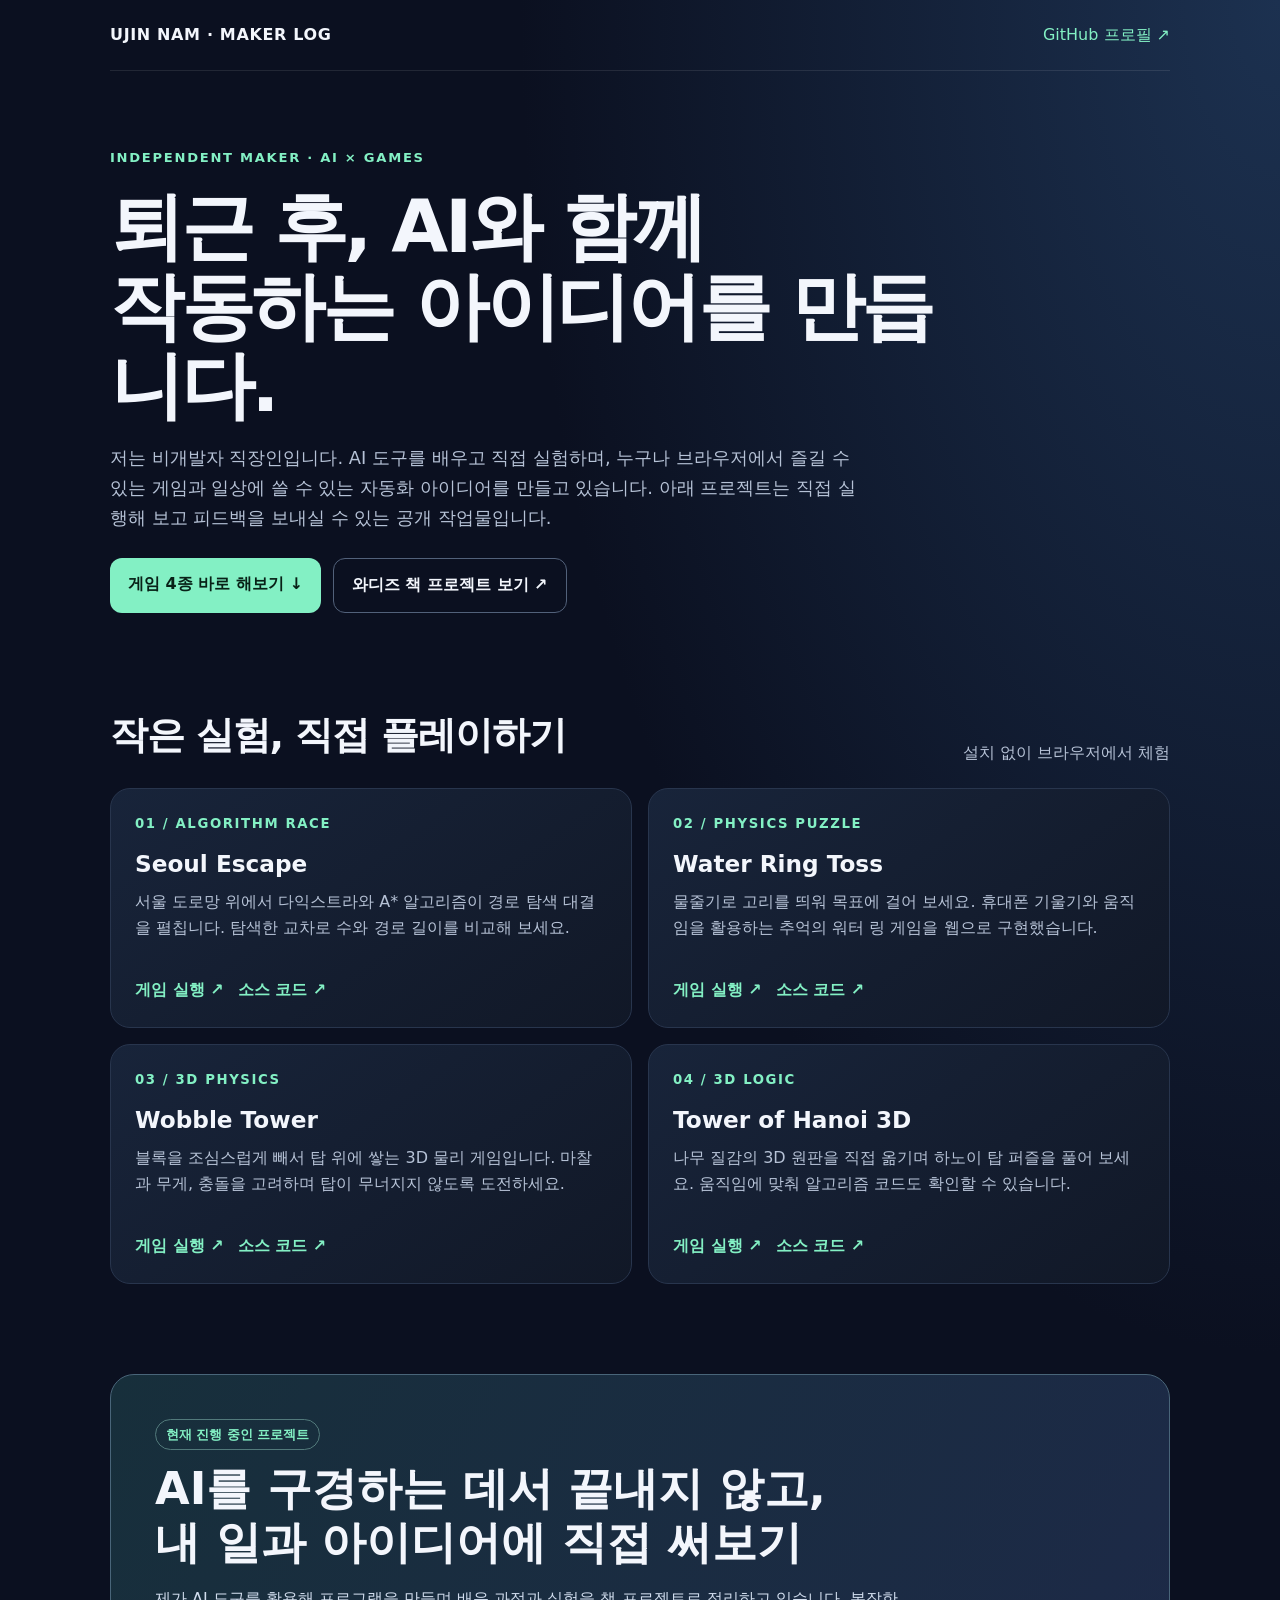
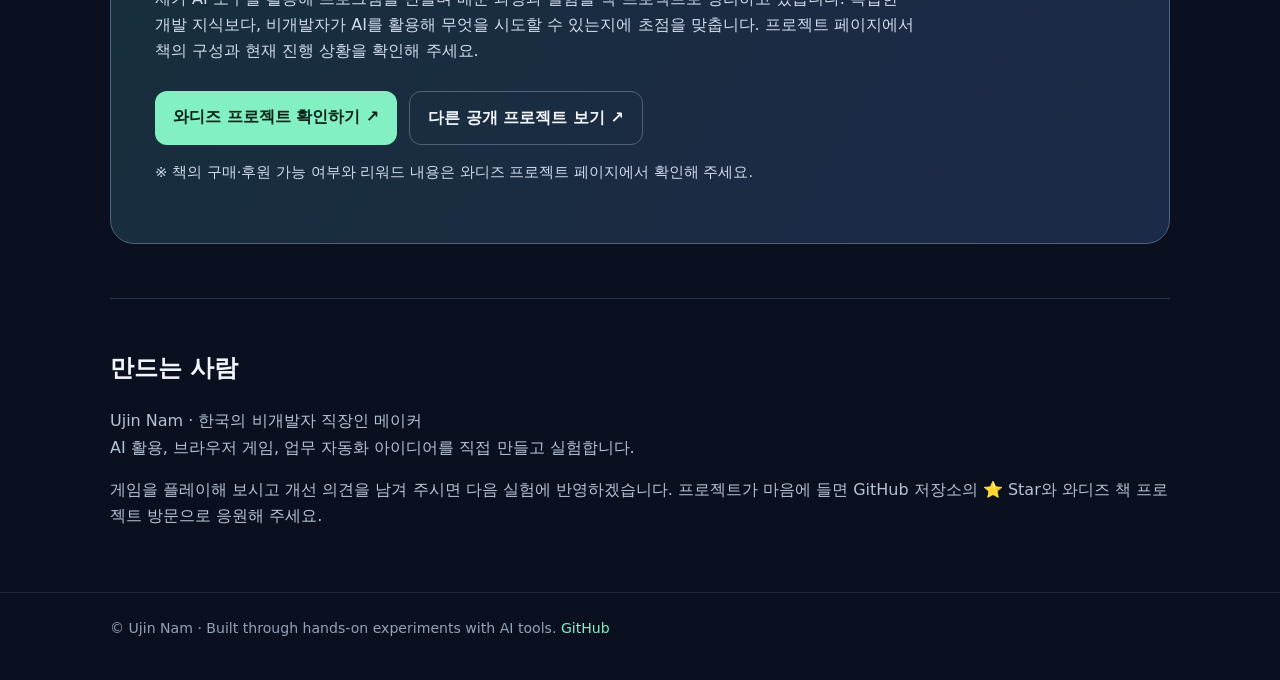
==== portfolio.html @ 048732de "Add maker portfolio page linking four games and Wadiz book" ====
<!doctype html>
<html lang="ko">
<head>
<meta charset="utf-8">
<meta name="viewport" content="width=device-width, initial-scale=1">
<meta name="description" content="비개발자 직장인 남욱종의 브라우저 게임 4종과 AI 자동화 전자책 프로젝트를 소개합니다.">
<meta name="theme-color" content="#101827">
<title>Ujin Nam | AI & Browser Game Lab</title>
<style>
:root{color-scheme:dark;--bg:#0b1020;--panel:#141d31;--line:#28354d;--text:#f3f6fc;--muted:#b6c2d6;--mint:#83f0c4;--blue:#8db8ff}
*{box-sizing:border-box}body{margin:0;background:radial-gradient(ellipse at top right,#1c3150 0,transparent 42%),var(--bg);color:var(--text);font-family:system-ui,-apple-system,BlinkMacSystemFont,"Segoe UI",sans-serif;line-height:1.65}
.wrap{width:min(1060px,92%);margin:auto}.nav{padding:22px 0;display:flex;justify-content:space-between;gap:14px;align-items:center;border-bottom:1px solid #ffffff18}.brand{font-weight:800;letter-spacing:.04em}.nav a,.textlink{color:var(--mint);text-decoration:none}
.hero{padding:76px 0 54px}.eyebrow{color:var(--mint);font-weight:700;font-size:.82rem;letter-spacing:.13em;text-transform:uppercase}.hero h1{font-size:clamp(2.4rem,6vw,4.6rem);line-height:1.08;letter-spacing:-.045em;max-width:850px;margin:18px 0}.hero p{font-size:1.12rem;color:var(--muted);max-width:760px}.actions{display:flex;gap:12px;flex-wrap:wrap;margin-top:26px}.btn{display:inline-block;padding:13px 18px;border-radius:12px;text-decoration:none;font-weight:800;background:var(--mint);color:#082117}.btn.secondary{background:transparent;color:var(--text);border:1px solid #52617a}
section{padding:36px 0 54px}.section-head{display:flex;justify-content:space-between;align-items:end;gap:16px;flex-wrap:wrap;margin-bottom:22px}.section-head h2{font-size:clamp(1.7rem,4vw,2.4rem);margin:0;letter-spacing:-.03em}.section-head p{color:var(--muted);margin:0}.grid{display:grid;grid-template-columns:repeat(2,minmax(0,1fr));gap:16px}.card{border:1px solid var(--line);border-radius:20px;padding:24px;background:linear-gradient(145deg,#18243a,#111827);display:flex;flex-direction:column;min-height:240px}.num{color:var(--mint);font-weight:800;font-size:.83rem;letter-spacing:.12em}.card h3{font-size:1.45rem;margin:10px 0 6px}.card p{color:var(--muted);margin:0 0 18px}.card .links{margin-top:auto;display:flex;gap:14px;flex-wrap:wrap}.card a{color:var(--mint);font-weight:750;text-decoration:none}.book{border-radius:24px;padding:clamp(24px,5vw,44px);background:linear-gradient(120deg,#172f3b,#1d2948);border:1px solid #496579}.book h2{font-size:clamp(1.8rem,4vw,2.8rem);line-height:1.2;margin:12px 0}.book p{color:#d0dced;max-width:760px}.pill{display:inline-block;border:1px solid #527a7b;border-radius:999px;padding:4px 10px;color:var(--mint);font-size:.8rem;font-weight:750}.note{color:var(--muted);font-size:.92rem}.about{border-top:1px solid var(--line);padding:30px 0 46px;color:var(--muted)}footer{border-top:1px solid #ffffff18;padding:24px 0 40px;color:#93a2b8;font-size:.88rem}
@media(max-width:680px){.grid{grid-template-columns:1fr}.hero{padding-top:52px}.nav{align-items:flex-start;flex-direction:column}.card{min-height:unset}}
</style>
</head>
<body>
<header class="wrap nav"><div class="brand">UJIN NAM · MAKER LOG</div><a href="https://github.com/skadnrwhd-web">GitHub 프로필 ↗</a></header>
<main class="wrap">
<section class="hero">
<div class="eyebrow">Independent maker · AI × Games</div>
<h1>퇴근 후, AI와 함께<br>작동하는 아이디어를 만듭니다.</h1>
<p>저는 비개발자 직장인입니다. AI 도구를 배우고 직접 실험하며, 누구나 브라우저에서 즐길 수 있는 게임과 일상에 쓸 수 있는 자동화 아이디어를 만들고 있습니다. 아래 프로젝트는 직접 실행해 보고 피드백을 보내실 수 있는 공개 작업물입니다.</p>
<div class="actions"><a class="btn" href="#games">게임 4종 바로 해보기 ↓</a><a class="btn secondary" href="https://app.wadiz.io/links/q0mskyqu-I" target="_blank" rel="noopener">와디즈 책 프로젝트 보기 ↗</a></div>
</section>
<section id="games">
<div class="section-head"><h2>작은 실험, 직접 플레이하기</h2><p>설치 없이 브라우저에서 체험</p></div>
<div class="grid">
<article class="card"><div class="num">01 / ALGORITHM RACE</div><h3>Seoul Escape</h3><p>서울 도로망 위에서 다익스트라와 A* 알고리즘이 경로 탐색 대결을 펼칩니다. 탐색한 교차로 수와 경로 길이를 비교해 보세요.</p><div class="links"><a href="https://skadnrwhd-web.github.io/seoul-escape/" target="_blank" rel="noopener">게임 실행 ↗</a><a href="https://github.com/skadnrwhd-web/seoul-escape" target="_blank" rel="noopener">소스 코드 ↗</a></div></article>
<article class="card"><div class="num">02 / PHYSICS PUZZLE</div><h3>Water Ring Toss</h3><p>물줄기로 고리를 띄워 목표에 걸어 보세요. 휴대폰 기울기와 움직임을 활용하는 추억의 워터 링 게임을 웹으로 구현했습니다.</p><div class="links"><a href="https://skadnrwhd-web.github.io/water-ring-game/" target="_blank" rel="noopener">게임 실행 ↗</a><a href="https://github.com/skadnrwhd-web/water-ring-game" target="_blank" rel="noopener">소스 코드 ↗</a></div></article>
<article class="card"><div class="num">03 / 3D PHYSICS</div><h3>Wobble Tower</h3><p>블록을 조심스럽게 빼서 탑 위에 쌓는 3D 물리 게임입니다. 마찰과 무게, 충돌을 고려하며 탑이 무너지지 않도록 도전하세요.</p><div class="links"><a href="https://skadnrwhd-web.github.io/-wobble-tower/" target="_blank" rel="noopener">게임 실행 ↗</a><a href="https://github.com/skadnrwhd-web/-wobble-tower" target="_blank" rel="noopener">소스 코드 ↗</a></div></article>
<article class="card"><div class="num">04 / 3D LOGIC</div><h3>Tower of Hanoi 3D</h3><p>나무 질감의 3D 원판을 직접 옮기며 하노이 탑 퍼즐을 풀어 보세요. 움직임에 맞춰 알고리즘 코드도 확인할 수 있습니다.</p><div class="links"><a href="https://skadnrwhd-web.github.io/tower-of-hanoi-3d/" target="_blank" rel="noopener">게임 실행 ↗</a><a href="https://github.com/skadnrwhd-web/tower-of-hanoi-3d" target="_blank" rel="noopener">소스 코드 ↗</a></div></article>
</div>
</section>
<section id="book">
<div class="book"><span class="pill">현재 진행 중인 프로젝트</span><h2>AI를 구경하는 데서 끝내지 않고,<br>내 일과 아이디어에 직접 써보기</h2><p>제가 AI 도구를 활용해 프로그램을 만들며 배운 과정과 실험을 책 프로젝트로 정리하고 있습니다. 복잡한 개발 지식보다, 비개발자가 AI를 활용해 무엇을 시도할 수 있는지에 초점을 맞춥니다. 프로젝트 페이지에서 책의 구성과 현재 진행 상황을 확인해 주세요.</p><div class="actions"><a class="btn" href="https://app.wadiz.io/links/q0mskyqu-I" target="_blank" rel="noopener">와디즈 프로젝트 확인하기 ↗</a><a class="btn secondary" href="https://github.com/skadnrwhd-web" target="_blank" rel="noopener">다른 공개 프로젝트 보기 ↗</a></div><p class="note">※ 책의 구매·후원 가능 여부와 리워드 내용은 와디즈 프로젝트 페이지에서 확인해 주세요.</p></div>
</section>
<section class="about"><h2 style="color:var(--text)">만드는 사람</h2><p>Ujin Nam · 한국의 비개발자 직장인 메이커<br>AI 활용, 브라우저 게임, 업무 자동화 아이디어를 직접 만들고 실험합니다.</p><p>게임을 플레이해 보시고 개선 의견을 남겨 주시면 다음 실험에 반영하겠습니다. 프로젝트가 마음에 들면 GitHub 저장소의 ⭐ Star와 와디즈 책 프로젝트 방문으로 응원해 주세요.</p></section>
</main>
<footer><div class="wrap">© Ujin Nam · Built through hands-on experiments with AI tools. <a class="textlink" href="https://github.com/skadnrwhd-web">GitHub</a></div></footer>
</body></html>
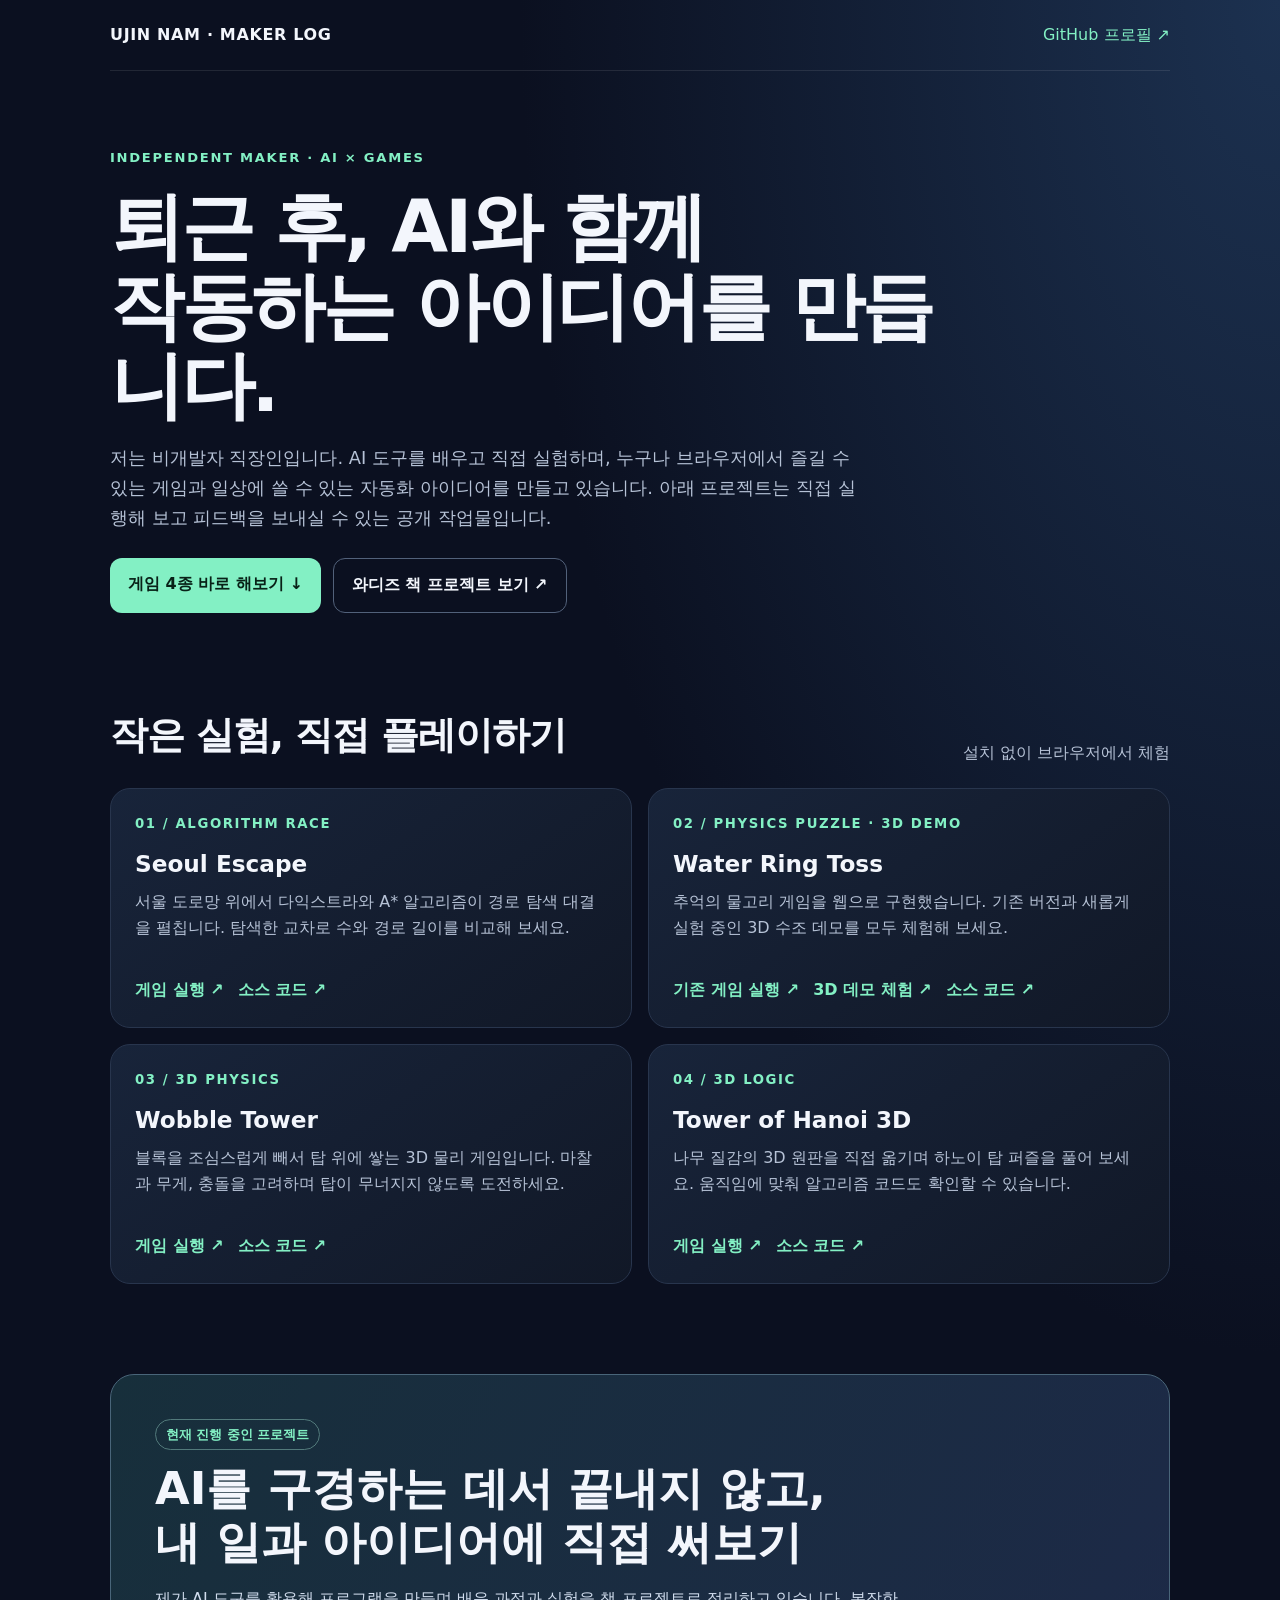
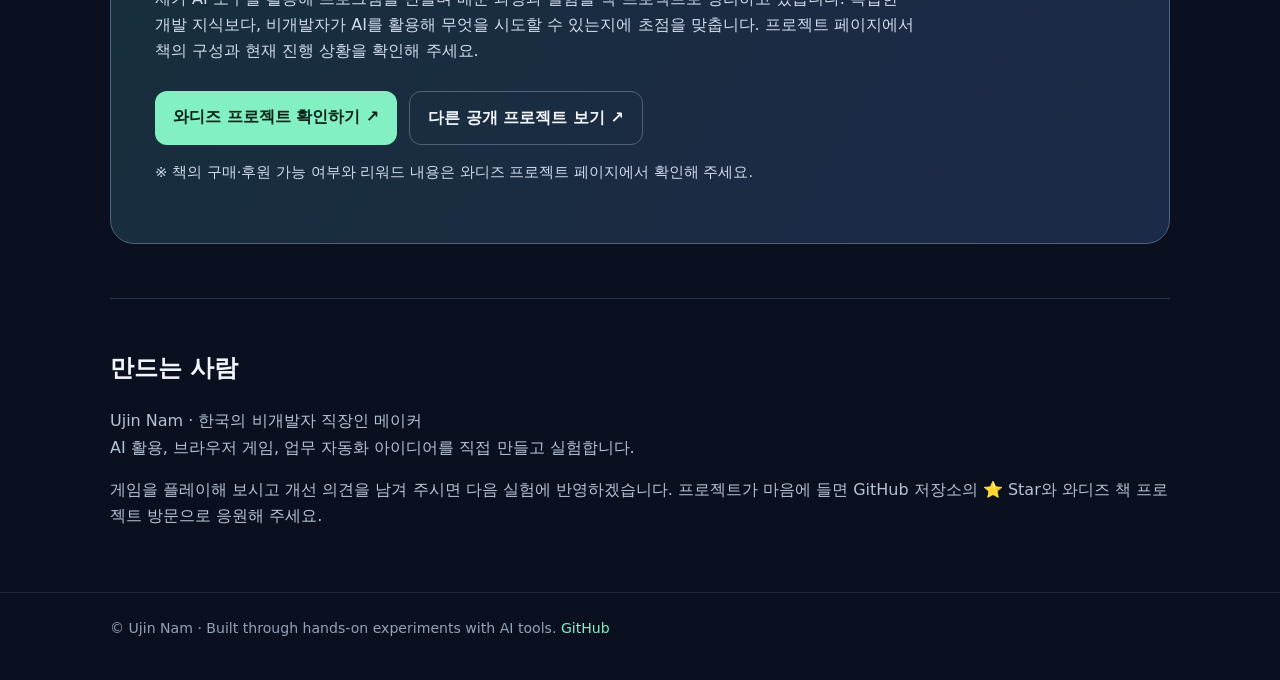
==== commit 0148bf72: "Add Water Ring Toss 3D demo to portfolio" ====
--- a/portfolio.html
+++ b/portfolio.html
@@ -28,7 +28,7 @@
 <div class="section-head"><h2>작은 실험, 직접 플레이하기</h2><p>설치 없이 브라우저에서 체험</p></div>
 <div class="grid">
 <article class="card"><div class="num">01 / ALGORITHM RACE</div><h3>Seoul Escape</h3><p>서울 도로망 위에서 다익스트라와 A* 알고리즘이 경로 탐색 대결을 펼칩니다. 탐색한 교차로 수와 경로 길이를 비교해 보세요.</p><div class="links"><a href="https://skadnrwhd-web.github.io/seoul-escape/" target="_blank" rel="noopener">게임 실행 ↗</a><a href="https://github.com/skadnrwhd-web/seoul-escape" target="_blank" rel="noopener">소스 코드 ↗</a></div></article>
-<article class="card"><div class="num">02 / PHYSICS PUZZLE</div><h3>Water Ring Toss</h3><p>물줄기로 고리를 띄워 목표에 걸어 보세요. 휴대폰 기울기와 움직임을 활용하는 추억의 워터 링 게임을 웹으로 구현했습니다.</p><div class="links"><a href="https://skadnrwhd-web.github.io/water-ring-game/" target="_blank" rel="noopener">게임 실행 ↗</a><a href="https://github.com/skadnrwhd-web/water-ring-game" target="_blank" rel="noopener">소스 코드 ↗</a></div></article>
+<article class="card"><div class="num">02 / PHYSICS PUZZLE · 3D DEMO</div><h3>Water Ring Toss</h3><p>추억의 물고리 게임을 웹으로 구현했습니다. 기존 버전과 새롭게 실험 중인 3D 수조 데모를 모두 체험해 보세요.</p><div class="links"><a href="https://skadnrwhd-web.github.io/water-ring-game/" target="_blank" rel="noopener">기존 게임 실행 ↗</a><a href="https://skadnrwhd-web.github.io/water-ring-game/demo-3d.html" target="_blank" rel="noopener">3D 데모 체험 ↗</a><a href="https://github.com/skadnrwhd-web/water-ring-game" target="_blank" rel="noopener">소스 코드 ↗</a></div></article>
 <article class="card"><div class="num">03 / 3D PHYSICS</div><h3>Wobble Tower</h3><p>블록을 조심스럽게 빼서 탑 위에 쌓는 3D 물리 게임입니다. 마찰과 무게, 충돌을 고려하며 탑이 무너지지 않도록 도전하세요.</p><div class="links"><a href="https://skadnrwhd-web.github.io/-wobble-tower/" target="_blank" rel="noopener">게임 실행 ↗</a><a href="https://github.com/skadnrwhd-web/-wobble-tower" target="_blank" rel="noopener">소스 코드 ↗</a></div></article>
 <article class="card"><div class="num">04 / 3D LOGIC</div><h3>Tower of Hanoi 3D</h3><p>나무 질감의 3D 원판을 직접 옮기며 하노이 탑 퍼즐을 풀어 보세요. 움직임에 맞춰 알고리즘 코드도 확인할 수 있습니다.</p><div class="links"><a href="https://skadnrwhd-web.github.io/tower-of-hanoi-3d/" target="_blank" rel="noopener">게임 실행 ↗</a><a href="https://github.com/skadnrwhd-web/tower-of-hanoi-3d" target="_blank" rel="noopener">소스 코드 ↗</a></div></article>
 </div>
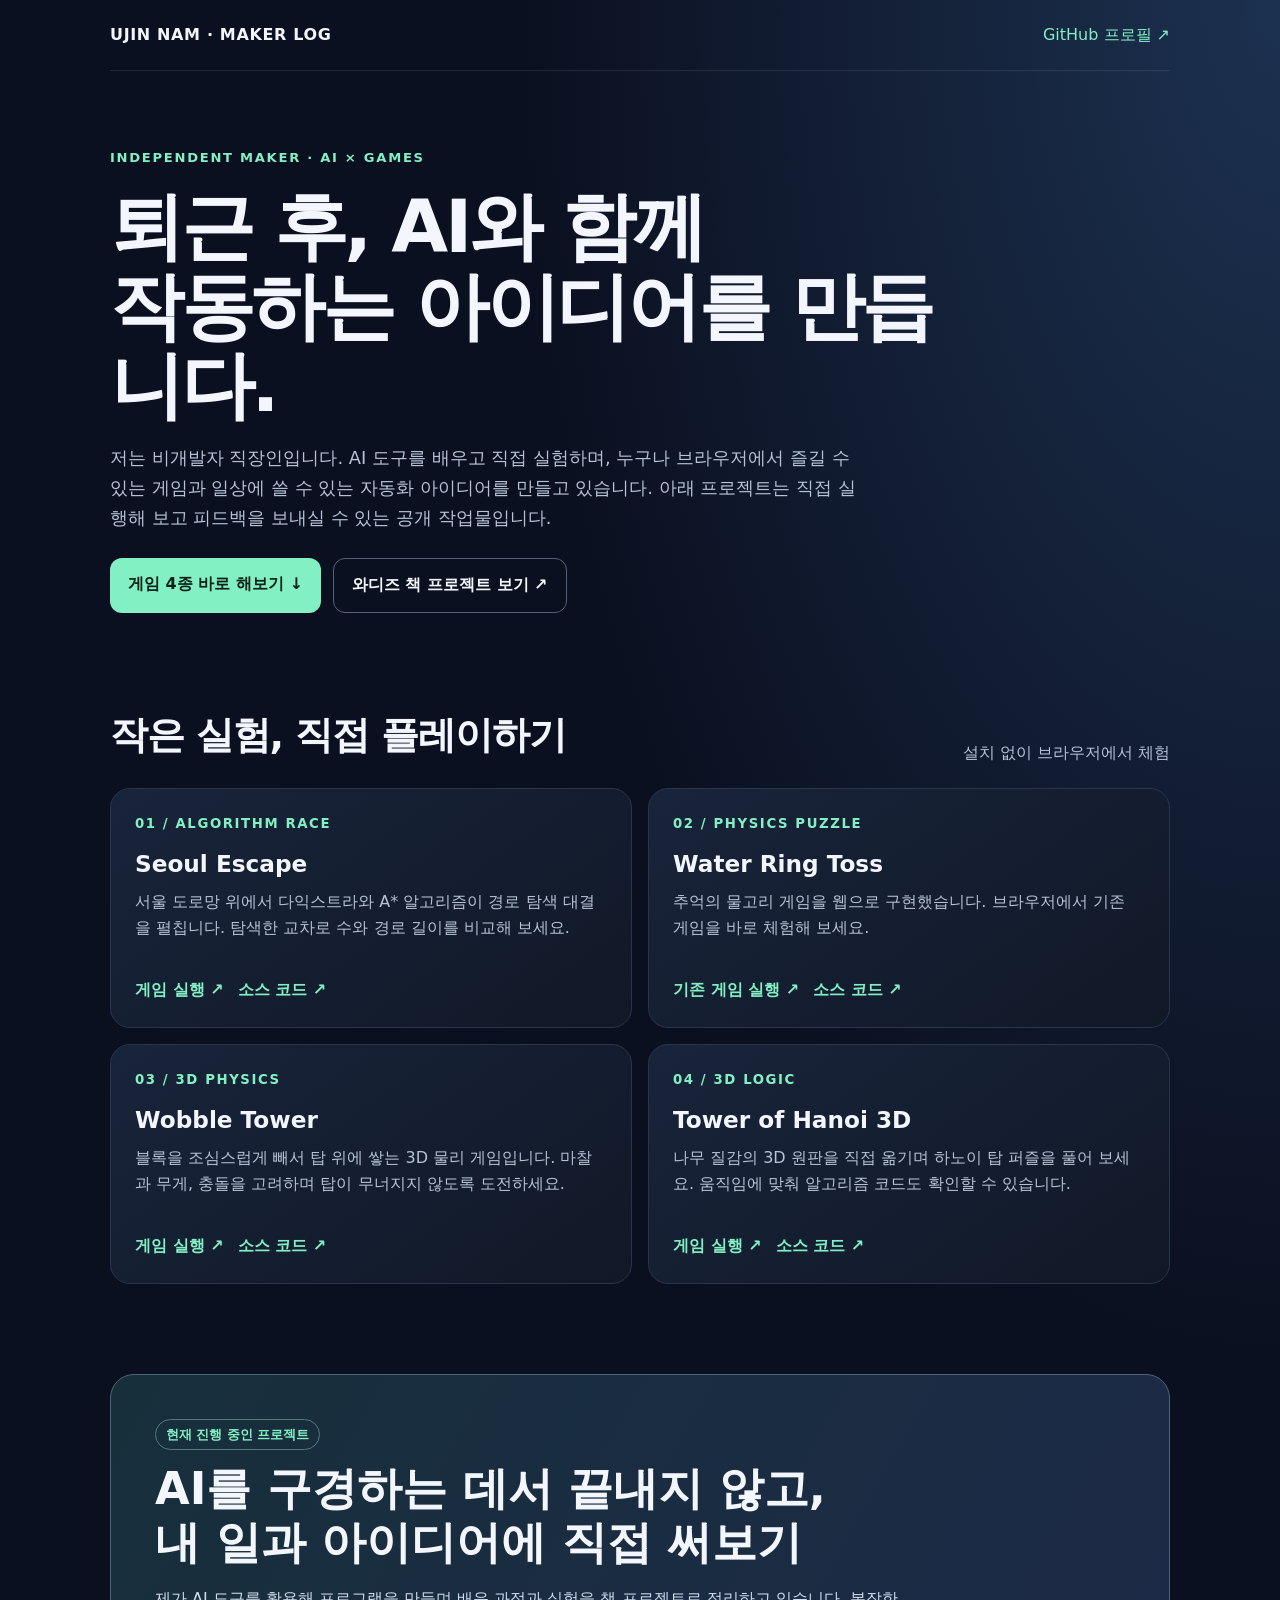
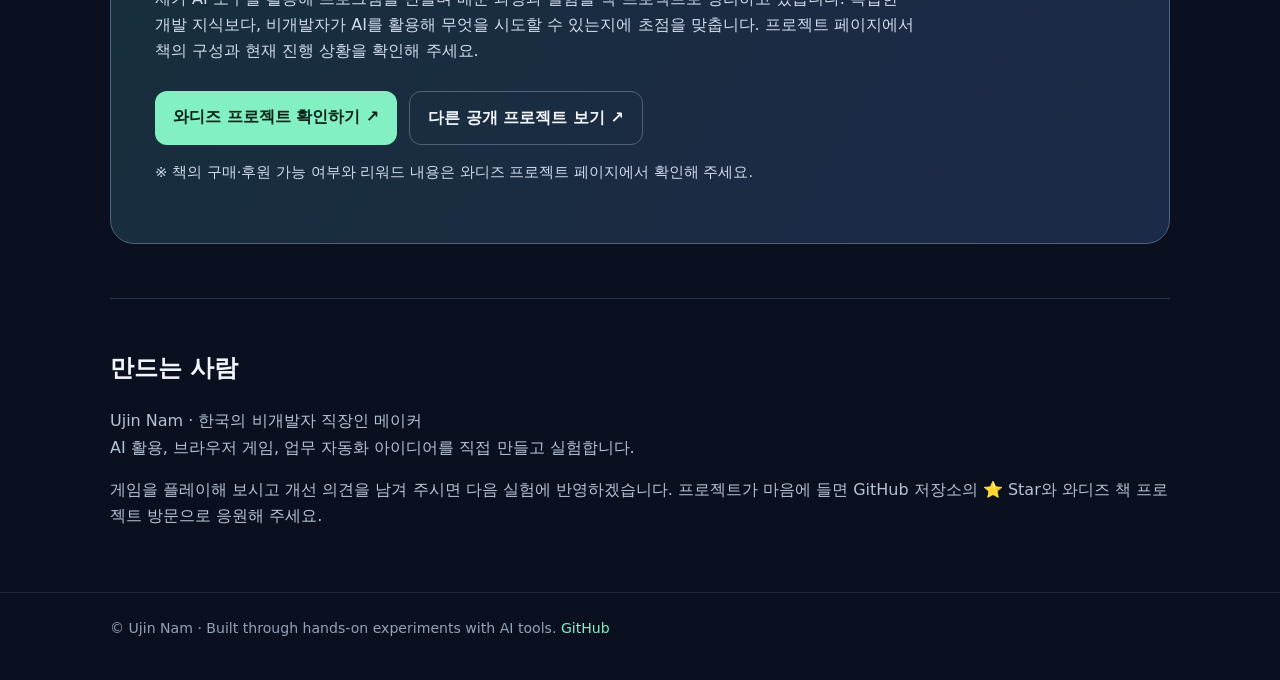
==== commit 76229a50: "Remove rejected Water Ring Toss 3D demo link" ====
--- a/portfolio.html
+++ b/portfolio.html
@@ -28,7 +28,7 @@
 <div class="section-head"><h2>작은 실험, 직접 플레이하기</h2><p>설치 없이 브라우저에서 체험</p></div>
 <div class="grid">
 <article class="card"><div class="num">01 / ALGORITHM RACE</div><h3>Seoul Escape</h3><p>서울 도로망 위에서 다익스트라와 A* 알고리즘이 경로 탐색 대결을 펼칩니다. 탐색한 교차로 수와 경로 길이를 비교해 보세요.</p><div class="links"><a href="https://skadnrwhd-web.github.io/seoul-escape/" target="_blank" rel="noopener">게임 실행 ↗</a><a href="https://github.com/skadnrwhd-web/seoul-escape" target="_blank" rel="noopener">소스 코드 ↗</a></div></article>
-<article class="card"><div class="num">02 / PHYSICS PUZZLE · 3D DEMO</div><h3>Water Ring Toss</h3><p>추억의 물고리 게임을 웹으로 구현했습니다. 기존 버전과 새롭게 실험 중인 3D 수조 데모를 모두 체험해 보세요.</p><div class="links"><a href="https://skadnrwhd-web.github.io/water-ring-game/" target="_blank" rel="noopener">기존 게임 실행 ↗</a><a href="https://skadnrwhd-web.github.io/water-ring-game/demo-3d.html" target="_blank" rel="noopener">3D 데모 체험 ↗</a><a href="https://github.com/skadnrwhd-web/water-ring-game" target="_blank" rel="noopener">소스 코드 ↗</a></div></article>
+<article class="card"><div class="num">02 / PHYSICS PUZZLE</div><h3>Water Ring Toss</h3><p>추억의 물고리 게임을 웹으로 구현했습니다. 브라우저에서 기존 게임을 바로 체험해 보세요.</p><div class="links"><a href="https://skadnrwhd-web.github.io/water-ring-game/" target="_blank" rel="noopener">기존 게임 실행 ↗</a><a href="https://github.com/skadnrwhd-web/water-ring-game" target="_blank" rel="noopener">소스 코드 ↗</a></div></article>
 <article class="card"><div class="num">03 / 3D PHYSICS</div><h3>Wobble Tower</h3><p>블록을 조심스럽게 빼서 탑 위에 쌓는 3D 물리 게임입니다. 마찰과 무게, 충돌을 고려하며 탑이 무너지지 않도록 도전하세요.</p><div class="links"><a href="https://skadnrwhd-web.github.io/-wobble-tower/" target="_blank" rel="noopener">게임 실행 ↗</a><a href="https://github.com/skadnrwhd-web/-wobble-tower" target="_blank" rel="noopener">소스 코드 ↗</a></div></article>
 <article class="card"><div class="num">04 / 3D LOGIC</div><h3>Tower of Hanoi 3D</h3><p>나무 질감의 3D 원판을 직접 옮기며 하노이 탑 퍼즐을 풀어 보세요. 움직임에 맞춰 알고리즘 코드도 확인할 수 있습니다.</p><div class="links"><a href="https://skadnrwhd-web.github.io/tower-of-hanoi-3d/" target="_blank" rel="noopener">게임 실행 ↗</a><a href="https://github.com/skadnrwhd-web/tower-of-hanoi-3d" target="_blank" rel="noopener">소스 코드 ↗</a></div></article>
 </div>
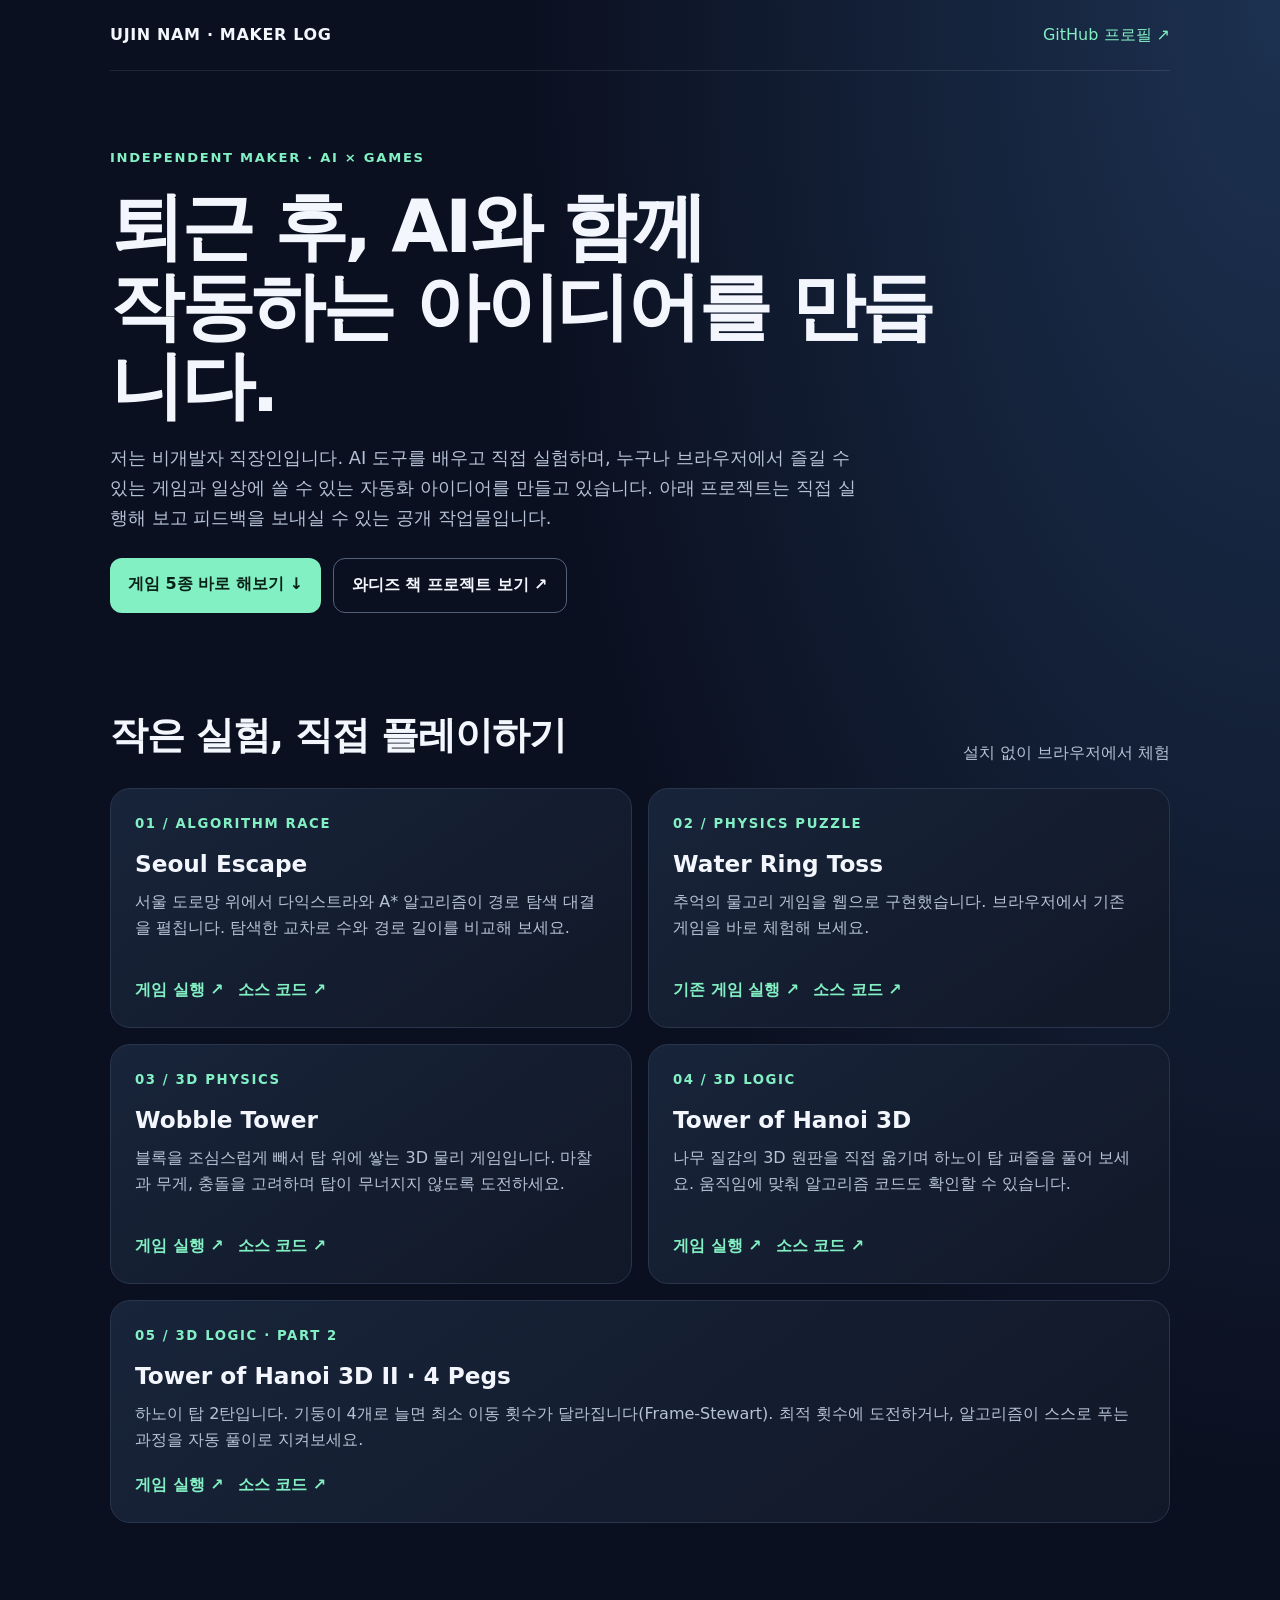
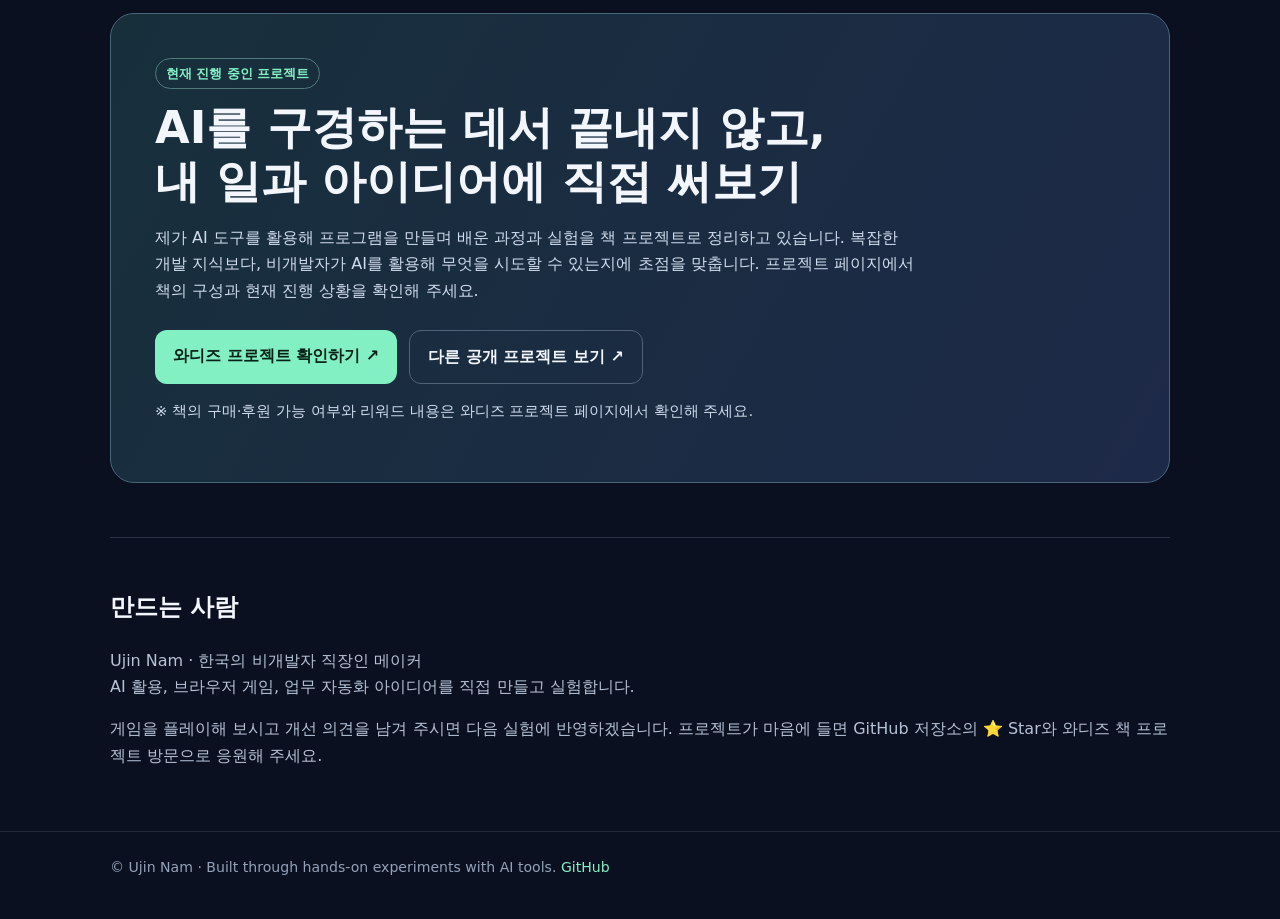
==== commit db098637: "Portfolio: add Tower of Hanoi 3D II (4 pegs), 4 -> 5 games" ====
--- a/portfolio.html
+++ b/portfolio.html
@@ -3,7 +3,7 @@
 <head>
 <meta charset="utf-8">
 <meta name="viewport" content="width=device-width, initial-scale=1">
-<meta name="description" content="비개발자 직장인 남욱종의 브라우저 게임 4종과 AI 자동화 전자책 프로젝트를 소개합니다.">
+<meta name="description" content="비개발자 직장인 남욱종의 브라우저 게임 5종과 AI 자동화 전자책 프로젝트를 소개합니다.">
 <meta name="theme-color" content="#101827">
 <title>Ujin Nam | AI & Browser Game Lab</title>
 <style>
@@ -12,6 +12,7 @@
 .wrap{width:min(1060px,92%);margin:auto}.nav{padding:22px 0;display:flex;justify-content:space-between;gap:14px;align-items:center;border-bottom:1px solid #ffffff18}.brand{font-weight:800;letter-spacing:.04em}.nav a,.textlink{color:var(--mint);text-decoration:none}
 .hero{padding:76px 0 54px}.eyebrow{color:var(--mint);font-weight:700;font-size:.82rem;letter-spacing:.13em;text-transform:uppercase}.hero h1{font-size:clamp(2.4rem,6vw,4.6rem);line-height:1.08;letter-spacing:-.045em;max-width:850px;margin:18px 0}.hero p{font-size:1.12rem;color:var(--muted);max-width:760px}.actions{display:flex;gap:12px;flex-wrap:wrap;margin-top:26px}.btn{display:inline-block;padding:13px 18px;border-radius:12px;text-decoration:none;font-weight:800;background:var(--mint);color:#082117}.btn.secondary{background:transparent;color:var(--text);border:1px solid #52617a}
 section{padding:36px 0 54px}.section-head{display:flex;justify-content:space-between;align-items:end;gap:16px;flex-wrap:wrap;margin-bottom:22px}.section-head h2{font-size:clamp(1.7rem,4vw,2.4rem);margin:0;letter-spacing:-.03em}.section-head p{color:var(--muted);margin:0}.grid{display:grid;grid-template-columns:repeat(2,minmax(0,1fr));gap:16px}.card{border:1px solid var(--line);border-radius:20px;padding:24px;background:linear-gradient(145deg,#18243a,#111827);display:flex;flex-direction:column;min-height:240px}.num{color:var(--mint);font-weight:800;font-size:.83rem;letter-spacing:.12em}.card h3{font-size:1.45rem;margin:10px 0 6px}.card p{color:var(--muted);margin:0 0 18px}.card .links{margin-top:auto;display:flex;gap:14px;flex-wrap:wrap}.card a{color:var(--mint);font-weight:750;text-decoration:none}.book{border-radius:24px;padding:clamp(24px,5vw,44px);background:linear-gradient(120deg,#172f3b,#1d2948);border:1px solid #496579}.book h2{font-size:clamp(1.8rem,4vw,2.8rem);line-height:1.2;margin:12px 0}.book p{color:#d0dced;max-width:760px}.pill{display:inline-block;border:1px solid #527a7b;border-radius:999px;padding:4px 10px;color:var(--mint);font-size:.8rem;font-weight:750}.note{color:var(--muted);font-size:.92rem}.about{border-top:1px solid var(--line);padding:30px 0 46px;color:var(--muted)}footer{border-top:1px solid #ffffff18;padding:24px 0 40px;color:#93a2b8;font-size:.88rem}
+.card.wide{grid-column:1/-1;min-height:unset}
 @media(max-width:680px){.grid{grid-template-columns:1fr}.hero{padding-top:52px}.nav{align-items:flex-start;flex-direction:column}.card{min-height:unset}}
 </style>
 </head>
@@ -22,7 +23,7 @@
 <div class="eyebrow">Independent maker · AI × Games</div>
 <h1>퇴근 후, AI와 함께<br>작동하는 아이디어를 만듭니다.</h1>
 <p>저는 비개발자 직장인입니다. AI 도구를 배우고 직접 실험하며, 누구나 브라우저에서 즐길 수 있는 게임과 일상에 쓸 수 있는 자동화 아이디어를 만들고 있습니다. 아래 프로젝트는 직접 실행해 보고 피드백을 보내실 수 있는 공개 작업물입니다.</p>
-<div class="actions"><a class="btn" href="#games">게임 4종 바로 해보기 ↓</a><a class="btn secondary" href="https://app.wadiz.io/links/q0mskyqu-I" target="_blank" rel="noopener">와디즈 책 프로젝트 보기 ↗</a></div>
+<div class="actions"><a class="btn" href="#games">게임 5종 바로 해보기 ↓</a><a class="btn secondary" href="https://app.wadiz.io/links/q0mskyqu-I" target="_blank" rel="noopener">와디즈 책 프로젝트 보기 ↗</a></div>
 </section>
 <section id="games">
 <div class="section-head"><h2>작은 실험, 직접 플레이하기</h2><p>설치 없이 브라우저에서 체험</p></div>
@@ -31,6 +32,7 @@
 <article class="card"><div class="num">02 / PHYSICS PUZZLE</div><h3>Water Ring Toss</h3><p>추억의 물고리 게임을 웹으로 구현했습니다. 브라우저에서 기존 게임을 바로 체험해 보세요.</p><div class="links"><a href="https://skadnrwhd-web.github.io/water-ring-game/" target="_blank" rel="noopener">기존 게임 실행 ↗</a><a href="https://github.com/skadnrwhd-web/water-ring-game" target="_blank" rel="noopener">소스 코드 ↗</a></div></article>
 <article class="card"><div class="num">03 / 3D PHYSICS</div><h3>Wobble Tower</h3><p>블록을 조심스럽게 빼서 탑 위에 쌓는 3D 물리 게임입니다. 마찰과 무게, 충돌을 고려하며 탑이 무너지지 않도록 도전하세요.</p><div class="links"><a href="https://skadnrwhd-web.github.io/-wobble-tower/" target="_blank" rel="noopener">게임 실행 ↗</a><a href="https://github.com/skadnrwhd-web/-wobble-tower" target="_blank" rel="noopener">소스 코드 ↗</a></div></article>
 <article class="card"><div class="num">04 / 3D LOGIC</div><h3>Tower of Hanoi 3D</h3><p>나무 질감의 3D 원판을 직접 옮기며 하노이 탑 퍼즐을 풀어 보세요. 움직임에 맞춰 알고리즘 코드도 확인할 수 있습니다.</p><div class="links"><a href="https://skadnrwhd-web.github.io/tower-of-hanoi-3d/" target="_blank" rel="noopener">게임 실행 ↗</a><a href="https://github.com/skadnrwhd-web/tower-of-hanoi-3d" target="_blank" rel="noopener">소스 코드 ↗</a></div></article>
+<article class="card wide"><div class="num">05 / 3D LOGIC · PART 2</div><h3>Tower of Hanoi 3D II · 4 Pegs</h3><p>하노이 탑 2탄입니다. 기둥이 4개로 늘면 최소 이동 횟수가 달라집니다(Frame-Stewart). 최적 횟수에 도전하거나, 알고리즘이 스스로 푸는 과정을 자동 풀이로 지켜보세요.</p><div class="links"><a href="https://skadnrwhd-web.github.io/tower-of-hanoi-3d-2/" target="_blank" rel="noopener">게임 실행 ↗</a><a href="https://github.com/skadnrwhd-web/tower-of-hanoi-3d-2" target="_blank" rel="noopener">소스 코드 ↗</a></div></article>
 </div>
 </section>
 <section id="book">
